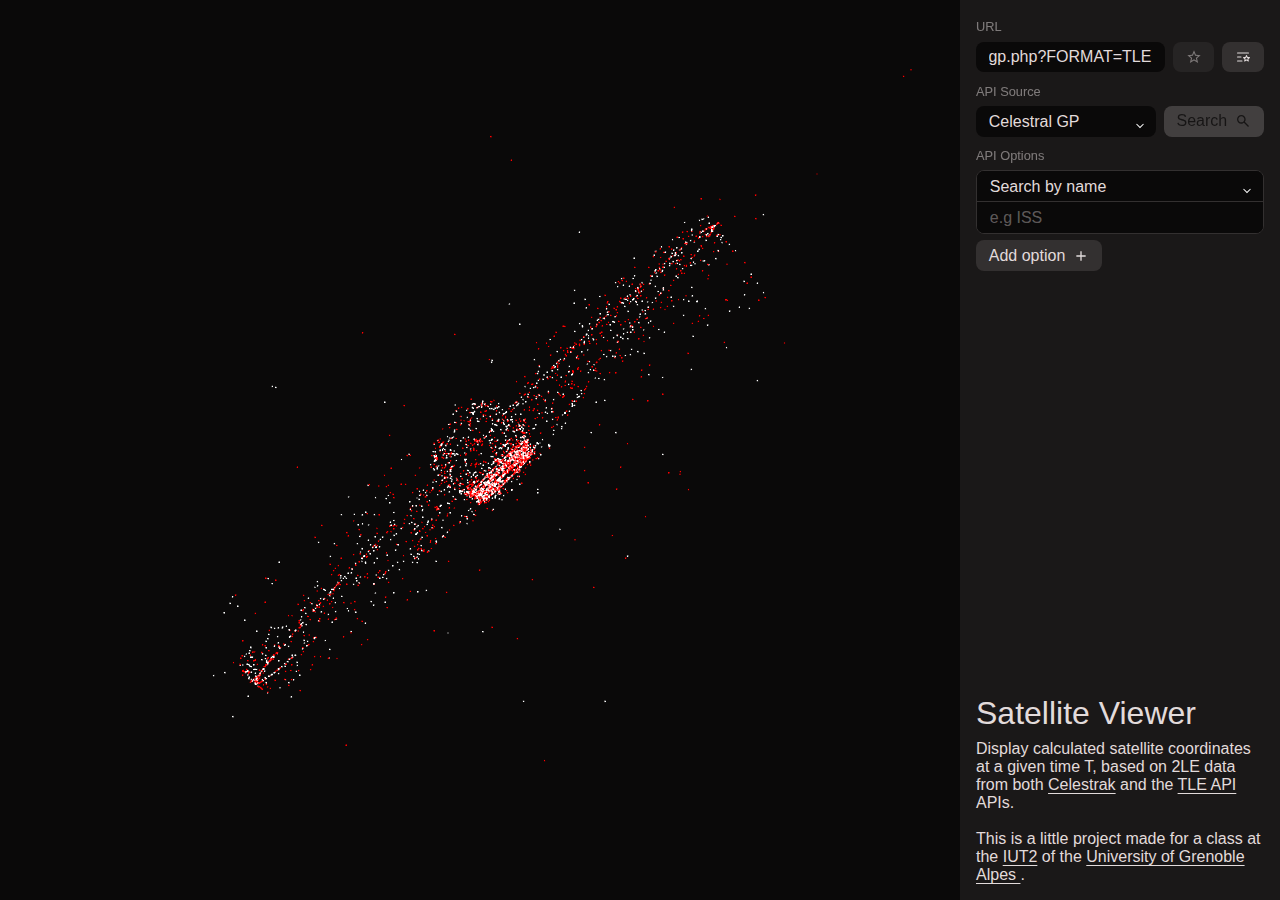
==== web/index.html @ f6cc12e9 "Add basic bookmark system" ====
<!doctype html>
<html lang="en">
  <head>
    <meta charset="UTF-8" />
    <meta name="viewport" content="width=device-width, initial-scale=1.0" />
    <title>Satellite visualizer</title>
    <script src="./scripts/cache.mjs" type="module" async></script>
    <script src="./scripts/index.mjs" type="module" async></script>
    <link rel="stylesheet" href="./styles/index.css" />
  </head>
  <body>
    <main>
      <canvas id="cvs">Your browser doesn't support the Webgl2 API</canvas>
      <nav>
        <form>
          <div aria-label="URL">
            <input name="url" type="text" placeholder="URL" readonly />
            <button name="bookmark" type="button"></button>
            <button name="bookmark-list" type="button"></button>
          </div>
          <div aria-label="API Source">
            <select name="apiName" required>
              <option hidden value="">API Source</option>
            </select>
            <button type="submit">Search</button>
          </div>
          <output name="options" aria-label="API Options">
            <ul></ul>
            <button name="add-option" type="button">Add option</button>
          </output>
          <output name="results" aria-label class="box">
            <ul></ul>
          </output>
        </form>
        <div>
          <h1>Satellite Viewer</h1>
          <p>
            Display calculated satellite coordinates at a given time T, based on
            2LE data from both
            <a href="https://celestrak.org/">Celestrak</a> and the
            <a href="https://tle.ivanstanojevic.me/">TLE API</a> APIs.
            <br />
            <br />
            This is a little project made for a class at the
            <a href="https://iut2.univ-grenoble-alpes.fr">IUT2</a>
            of the
            <a href="https://www.univ-grenoble-alpes.fr/">
              University of Grenoble Alpes
            </a>.
          </p>
        </div>
        <dialog id="bookmarks">
          <form method="dialog">
            <h1>Bookmarks</h1>
            <button></button>
          </form>
          <ul></ul>
        </dialog>
      </nav>
    </main>
  </body>
</html>
---- web/styles/index.css ----
/* Remove default */

input,
button,
select {
  all: unset;
}

* {
  margin: 0;
  padding: 0;
  box-sizing: border-box;
  list-style: none;
}

/* Global style */

:root {
  /* Colors */
  --color-light-0: #e2dbdb;
  --color-dark-0: #0a0909;
  --color-dark-1: #1a1818;
  --color-dark-2: #333030;
  --color-red-0: #d64747;

  /* SVG images */
  --svg-load: url("data:image/svg+xml,%3Csvg xmlns='http://www.w3.org/2000/svg' width='24' height='24' viewBox='0 0 24 24'%3E%3Cpath fill='none' stroke='%23000' stroke-dasharray='16' stroke-dashoffset='16' stroke-linecap='round' stroke-linejoin='round' stroke-width='2' d='M12 3c4.97 0 9 4.03 9 9'%3E%3Canimate fill='freeze' attributeName='stroke-dashoffset' dur='0.2s' values='16;0'/%3E%3CanimateTransform attributeName='transform' dur='1.5s' repeatCount='indefinite' type='rotate' values='0 12 12;360 12 12'/%3E%3C/path%3E%3C/svg%3E");
  --svg-search: url("data:image/svg+xml,%3Csvg xmlns='http://www.w3.org/2000/svg' width='24' height='24' viewBox='0 0 24 24'%3E%3Cpath fill='%23000' d='m19.6 21l-6.3-6.3q-.75.6-1.725.95T9.5 16q-2.725 0-4.612-1.888T3 9.5t1.888-4.612T9.5 3t4.613 1.888T16 9.5q0 1.1-.35 2.075T14.7 13.3l6.3 6.3zM9.5 14q1.875 0 3.188-1.312T14 9.5t-1.312-3.187T9.5 5T6.313 6.313T5 9.5t1.313 3.188T9.5 14'/%3E%3C/svg%3E");
  --svg-add: url("data:image/svg+xml,%3Csvg xmlns='http://www.w3.org/2000/svg' width='24' height='24' viewBox='0 0 24 24'%3E%3Cpath fill='%23000' d='M11 13H5v-2h6V5h2v6h6v2h-6v6h-2z'/%3E%3C/svg%3E");
  --svg-trash: url("data:image/svg+xml,%3Csvg xmlns='http://www.w3.org/2000/svg' width='24' height='24' viewBox='0 0 24 24'%3E%3Cpath fill='%23000' d='M6 19a2 2 0 0 0 2 2h8a2 2 0 0 0 2-2V7H6zM8 9h8v10H8zm7.5-5l-1-1h-5l-1 1H5v2h14V4z'/%3E%3C/svg%3E");
  --svg-bookmark: url("data:image/svg+xml,%3Csvg xmlns='http://www.w3.org/2000/svg' width='24' height='24' viewBox='0 0 24 24'%3E%3Cpath fill='%23000' d='M6.616 21q-.691 0-1.153-.462T5 19.385V4.615q0-.69.463-1.152T6.616 3h10.769q.69 0 1.153.463T19 4.616v14.769q0 .69-.462 1.153T17.384 21zm0-1h10.769q.23 0 .423-.192t.192-.424V4.616q0-.231-.192-.424T17.384 4H16v6.116l-2-1.193l-2 1.193V4H6.616q-.231 0-.424.192T6 4.615v14.77q0 .23.192.423t.423.192M6 20V4zm6-9.885l2-1.192l2 1.192l-2-1.192z'/%3E%3C/svg%3E");
  --svg-down: url("data:image/svg+xml,%3Csvg xmlns='http://www.w3.org/2000/svg' width='16' height='16' viewBox='0 0 16 16'%3E%3Cpath fill='white' d='m8 10.207l3.854-3.853l-.707-.708L8 8.793L4.854 5.646l-.708.708z' clip-rule='evenodd'/%3E%3C/svg%3E");
  --svg-up: url("data:image/svg+xml,%3Csvg xmlns='http://www.w3.org/2000/svg' width='16' height='16' viewBox='0 0 16 16'%3E%3Cpath fill='white' d='m8 5.293l3.854 3.853l-.707.708L8 6.707L4.854 9.854l-.708-.708z' clip-rule='evenodd'/%3E%3C/svg%3E");
  --svg-star-dashed: url("data:image/svg+xml,%3Csvg xmlns='http://www.w3.org/2000/svg' width='24' height='24' viewBox='0 0 24 24'%3E%3Cpath fill='%23000' d='M22.1 21.5L2.4 1.7L1.1 3l5.8 5.8l-4.9.4L7.5 14l-1.6 7l6.2-3.7l6.2 3.7l-.3-1.2l2.9 2.9zm-6.3-3.8L12 15.4l-3.8 2.3l1-4.3l-3.3-2.9l2.5-.2zM11.2 8L10 6.8L12 2l2.8 6.6l7.2.6l-5.1 4.4l-1.1-1.1l2.4-2l-4.4-.4l-1.7-4z'/%3E%3C/svg%3E");
  --svg-star-outline: url("data:image/svg+xml,%3Csvg xmlns='http://www.w3.org/2000/svg' width='24' height='24' viewBox='0 0 24 24'%3E%3Cpath fill='%23000' d='m12 15.39l-3.76 2.27l.99-4.28l-3.32-2.88l4.38-.37L12 6.09l1.71 4.04l4.38.37l-3.32 2.88l.99 4.28M22 9.24l-7.19-.61L12 2L9.19 8.63L2 9.24l5.45 4.73L5.82 21L12 17.27L18.18 21l-1.64-7.03z'/%3E%3C/svg%3E");
  --svg-star-fill:  url("data:image/svg+xml,%3Csvg xmlns='http://www.w3.org/2000/svg' width='24' height='24' viewBox='0 0 24 24'%3E%3Cpath fill='%23000' d='M12 17.27L18.18 21l-1.64-7.03L22 9.24l-7.19-.62L12 2L9.19 8.62L2 9.24l5.45 4.73L5.82 21z'/%3E%3C/svg%3E");
  --svg-close: url("data:image/svg+xml,%3Csvg xmlns='http://www.w3.org/2000/svg' width='24' height='24' viewBox='0 0 24 24'%3E%3Cpath fill='%23000' d='M6.4 19L5 17.6l5.6-5.6L5 6.4L6.4 5l5.6 5.6L17.6 5L19 6.4L13.4 12l5.6 5.6l-1.4 1.4l-5.6-5.6z'/%3E%3C/svg%3E");
  --svg-star-list: url("data:image/svg+xml,%3Csvg xmlns='http://www.w3.org/2000/svg' width='256' height='256' viewBox='0 0 256 256'%3E%3Cpath fill='%23000' d='M32 64a8 8 0 0 1 8-8h176a8 8 0 0 1 0 16H40a8 8 0 0 1-8-8m8 72h56a8 8 0 0 0 0-16H40a8 8 0 0 0 0 16m72 48H40a8 8 0 0 0 0 16h72a8 8 0 0 0 0-16m125.09-40.22l-22.52 18.59l6.86 27.71a8 8 0 0 1-11.82 8.81L184 183.82l-25.61 15.07a8 8 0 0 1-11.82-8.81l6.85-27.71l-22.51-18.59a8 8 0 0 1 4.47-14.14l29.84-2.31l11.43-26.5a8 8 0 0 1 14.7 0l11.43 26.5l29.84 2.31a8 8 0 0 1 4.47 14.14m-25.47.28l-14.89-1.15a8 8 0 0 1-6.73-4.8l-6-13.92l-6 13.92a8 8 0 0 1-6.73 4.8l-14.89 1.15l11.11 9.18a8 8 0 0 1 2.68 8.09l-3.5 14.12l13.27-7.81a8 8 0 0 1 8.12 0l13.27 7.81l-3.5-14.12a8 8 0 0 1 2.68-8.09Z'/%3E%3C/svg%3E");
}

* {
  font-family: "Segoe UI", Tahoma, Geneva, Verdana, sans-serif;
  font-weight: 100;
  color: var(--color-light-0);
}

/* Generic style */

::-webkit-scrollbar-thumb {
  background: color-mix(in srgb, var(--color-light-0), transparent 50%);
  border-radius: 1em;
}

::-webkit-scrollbar,
::-webkit-scrollbar-corner {
  background: transparent;
  width: 0.2em;
}

input {
  width: 100%;

  /* Fix autocomplete horride color */
  &:-webkit-autofill,
  &:-webkit-autofill:focus {
    transition-delay: calc(infinity * 1s);
  }
}

@keyframes click {
  20% {
    transform: scale(0.95);
  }
  50% {
    transform: scale(1.01);
  }
}

:valid button:focus {
  animation: click 0.4s ease-in-out;
}

button,
select {
  cursor: pointer;
  display: inline-flex;
  white-space: pre;
  align-items: center;
  gap: 0.5em;
  user-select: none;

  &::after {
    content: "";
    width: 1em;
    height: 1em;
    background-color: currentColor;
    mask-repeat: no-repeat;
    mask-size: 100% 100%;
  }
}

form:invalid [type="submit"] {
  opacity: 0.2;
}

input,
select,
button,
.box {
  padding: 0.4em 0.8em;
  border-radius: 0.5em;
}

input, select, .box {
  background: var(--color-dark-0);
}

::placeholder,
:invalid {
  color: color-mix(in srgb, var(--color-light-0), transparent 60%);
}

:disabled {
  opacity: 0.5;
}

select {
  border: none;
  outline: none;

  &:-moz-focusring,
  &::-moz-focus-inner {
    color: transparent !important;
    text-shadow: 0 0 0 #000 !important;
    background-image: none !important;
    border: 0;
  }
}

[aria-label] {
  display: flex;
  position: relative;
  padding-top: 1.6rem;

  &::before {
    position: absolute;
    content: attr(aria-label);
    font-size: 0.8rem;
    opacity: 0.5;
    top: 0.2rem;
  }

  & > *:is(input, select) {
    flex: 1;
  }
}

a {
  text-underline-offset: 0.2em;
}

select {
  background-image: var(--svg-down);
  background-position: calc(100% - 0.5em) 0.75em;
  background-repeat: no-repeat;
  background-blend-mode: lighten;

  &:focus {
    background-image: var(--svg-up);
  }
}

/* Specific style */

body {
  display: flex;
  height: 100vh;
  max-height: 100vh;
  background: var(--color-dark-0);
}

main {
  display: grid;
  width: 100%;
  grid-template-columns: 1fr minmax(20em, 0.25fr);
}

canvas {
  width: 100%;
  height: 100%;
}

nav {
  display: flex;
  flex-direction: column;
  gap: 0.5em;
  justify-content: space-between;
  padding: 1em;
  box-sizing: border-box;
  width: 100%;
  background: var(--color-dark-1);

  & > * {
    display: flex;
    flex-direction: column;
    gap: 0.5em;
  }
}

form {
  & > * {
    display: flex;
    gap: 0.5em;
  }

  button:not(:empty) {
    color: var(--color-dark-0);
    background: var(--color-light-0);
    width: fit-content;

    &[type="submit"]::after {
      mask-image: var(--svg-search);
    }

    &[name="add-option"] {
      color: var(--color-light-0);
      background-color: var(--color-dark-2);

      &::after {
        mask-image: var(--svg-add);
      }
    }
  }

  [name=url] ~ button {
    background: var(--color-dark-2);
    
    &[name=bookmark] {
      &::after {
        mask-image: var(--svg-star-outline);
      }

      &.bookmarked::after {
        mask-image: var(--svg-star-fill);
      }
    }

    &[name=bookmark-list]::after {
      mask-image: var(--svg-star-list);
    }
  }

  [name="options"] {
    &,
    & > ul {
      display: flex;
      flex-direction: column;
      gap: 0.4em;
    }

    ul:empty {
      display: none;
    }

    button:focus {
      animation: click 0.4s ease-in-out;
    }

    li {
      --border: 1px solid var(--color-dark-2);

      display: grid;
      grid-template-areas: "n t" "v v";
      grid-template-columns: 1fr;
      border: var(--border);
      background: var(--color-dark-0);
      border-radius: 0.5em;
      overflow: hidden;

      * {
        border-radius: 0;
      }

      :nth-child(1),
      :nth-child(2) {
        border-bottom: var(--border);
      }

      :nth-child(2) {
        border-left: var(--border);
      }

      :last-child {
        grid-area: v;
      }

      button::after {
        mask-image: var(--svg-trash);
        color: var(--color-red-0);
      }

      &:first-child button {
        display: none;
      }
    }
  }

  [name="results"] {
    &,
    & > ul {
      display: flex;
    }

    & > ul {
      flex-direction: column;
      overflow-y: scroll;
      max-height: 16rem;
      flex: 1;
      gap: 0.3em;
    }

    /* Don't show till the prompt is used */
    &:not([data-total-items]) {
      display: none;
    }

    &:not(:empty)::before {
      content: attr(data-total-items) " satellite(s) found";
    }
  }

  &.loading {
    --svg-search: var(--svg-load);
  }
}

dialog {
  --border: 1px solid var(--color-dark-2);
  --padx: 1rem;
  --spacex: .5rem;
  --spacey: .4rem;

  margin: auto;
  border: var(--border);
  background-color: color-mix(in srgb, var(--color-dark-1), transparent 5%);
  padding: .5rem 0;
  border-radius: .5rem;
  max-width: 80%;
  display: flex;
  gap: 1em;
  visibility: hidden;

  &:modal {
    visibility: visible;
  }

  button {
    padding: 0;
  }

  form {
    display: flex;
    justify-content: space-between;
    align-items: center;
    gap: 1em;
    padding: 0 var(--padx);

    button::after {
      mask-image: var(--svg-close);
    }
  }

  ul {
    display: flex;
    flex-direction: column;
    border-radius: .5rem;
    padding: 0 var(--spacex);
    gap: calc(var(--spacey) * 2);

    &:empty::before {
      content: 'No bookmarks found';
      padding: calc(var(--padx) - var(--spacex));
    }

    button {
      background: none;
      
      &::after {
        mask-image: var(--svg-star-dashed);
        color: var(--color-red-0)
      }
    }

    li {
      display: flex;
      flex-flow: row nowrap;
      align-items: center;
      justify-content: space-between;
      padding: calc(var(--padx) - var(--spacex));
      gap: 1rem;
      cursor: pointer;
      position: relative;
      border-radius: .4rem;

      &:not(:first-child)::before {
        position: absolute;
        bottom: calc(100% + var(--spacey) - 1px);
        left: 0;
        content: '';
        width: 100%;
        border-top: var(--border);
      }

      &:hover {
        background-color: color-mix(in srgb, var(--color-dark-2), transparent 50%);
      }
    }
  }

  &::backdrop {
    backdrop-filter: blur(1em) brightness(.75);
  }
}
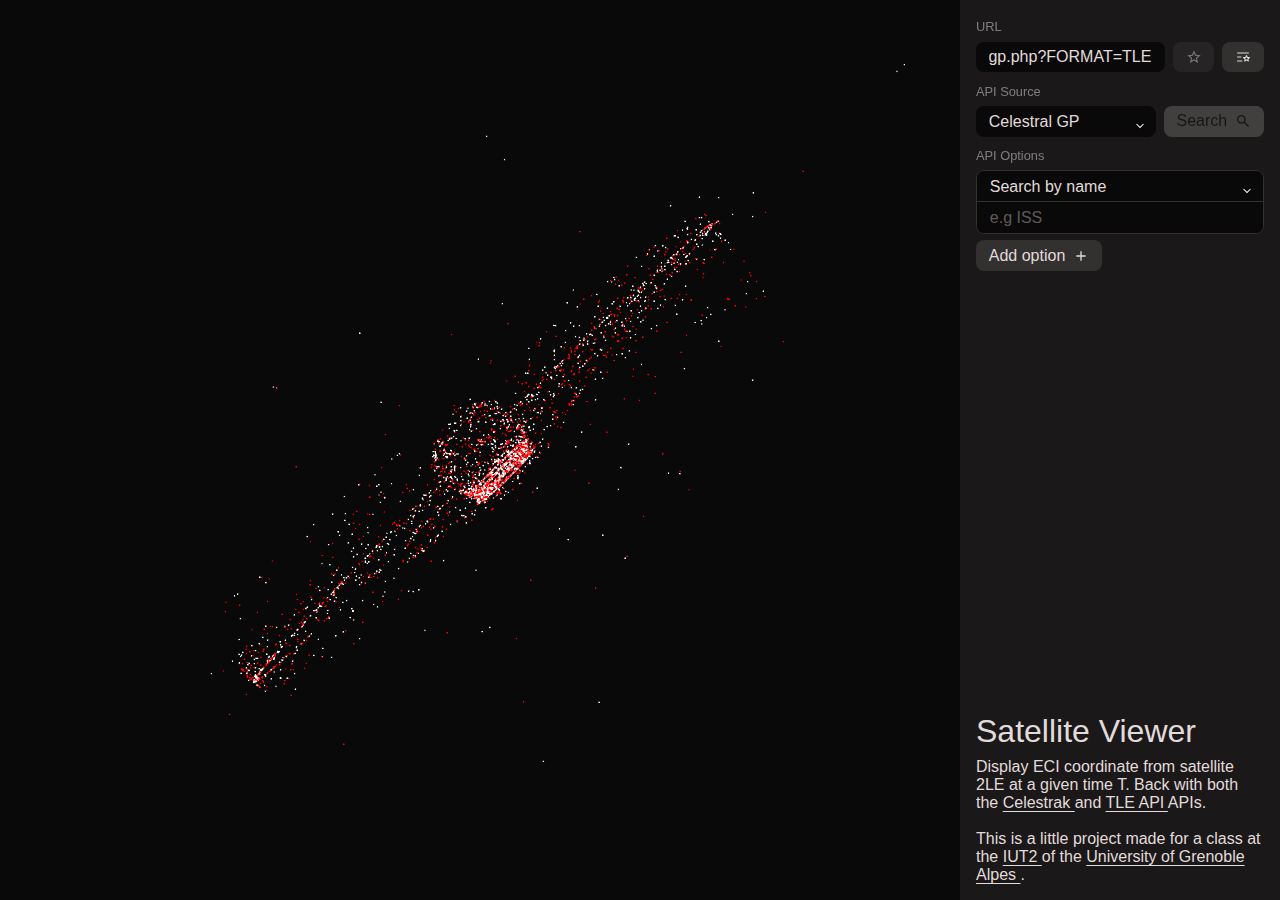
==== commit 374d4046: "Reformat" ====
--- a/web/index.html
+++ b/web/index.html
@@ -1,62 +1,59 @@
 <!doctype html>
 <html lang="en">
-  <head>
-    <meta charset="UTF-8" />
-    <meta name="viewport" content="width=device-width, initial-scale=1.0" />
-    <title>Satellite visualizer</title>
-    <script src="./scripts/cache.mjs" type="module" async></script>
-    <script src="./scripts/index.mjs" type="module" async></script>
-    <link rel="stylesheet" href="./styles/index.css" />
-  </head>
-  <body>
-    <main>
-      <canvas id="cvs">Your browser doesn't support the Webgl2 API</canvas>
-      <nav>
-        <form>
-          <div aria-label="URL">
-            <input name="url" type="text" placeholder="URL" readonly />
-            <button name="bookmark" type="button"></button>
-            <button name="bookmark-list" type="button"></button>
-          </div>
-          <div aria-label="API Source">
-            <select name="apiName" required>
-              <option hidden value="">API Source</option>
-            </select>
-            <button type="submit">Search</button>
-          </div>
-          <output name="options" aria-label="API Options">
-            <ul></ul>
-            <button name="add-option" type="button">Add option</button>
-          </output>
-          <output name="results" aria-label class="box">
-            <ul></ul>
-          </output>
-        </form>
-        <div>
-          <h1>Satellite Viewer</h1>
-          <p>
-            Display calculated satellite coordinates at a given time T, based on
-            2LE data from both
-            <a href="https://celestrak.org/">Celestrak</a> and the
-            <a href="https://tle.ivanstanojevic.me/">TLE API</a> APIs.
-            <br />
-            <br />
-            This is a little project made for a class at the
-            <a href="https://iut2.univ-grenoble-alpes.fr">IUT2</a>
-            of the
-            <a href="https://www.univ-grenoble-alpes.fr/">
-              University of Grenoble Alpes
-            </a>.
-          </p>
-        </div>
-        <dialog id="bookmarks">
-          <form method="dialog">
-            <h1>Bookmarks</h1>
-            <button></button>
-          </form>
-          <ul></ul>
-        </dialog>
-      </nav>
-    </main>
-  </body>
+	<head>
+		<meta charset="UTF-8" />
+		<meta name="viewport" content="width=device-width, initial-scale=1.0" />
+		<title>Satellite visualizer</title>
+		<script src="./scripts/cache.mjs" type="module" async></script>
+		<script src="./scripts/index.mjs" type="module" async></script>
+		<link rel="stylesheet" href="./styles/index.css" />
+	</head>
+	<body>
+		<main>
+			<canvas>Your browser doesn't support the Webgl2 API</canvas>
+			<nav>
+				<dialog>
+					<form method="dialog">
+						<h1>Bookmarks</h1>
+						<button></button>
+					</form>
+					<ul></ul>
+				</dialog>
+				<form id="navigation">
+					<div aria-label="URL">
+						<input name="url" type="text" placeholder="URL" readonly />
+						<button name="toggle-bookmark" type="button" disabled></button>
+						<button name="open-bookmark" type="button"></button>
+					</div>
+					<div aria-label="API Source">
+						<select name="apiName" required>
+							<option hidden value="">API Source</option>
+						</select>
+						<button type="submit">Search</button>
+					</div>
+					<output name="options" aria-label="API Options">
+						<ul></ul>
+						<button name="add-option" type="button">Add option</button>
+					</output>
+					<output name="results" aria-label class="box">
+						<ul></ul>
+					</output>
+				</form>
+				<div>
+					<h1>Satellite Viewer</h1>
+					<p>
+						Display ECI coordinate from satellite 2LE at a given time T. Back with both the
+						<a href="https://celestrak.org/"> Celestrak </a> and
+						<a href="https://tle.ivanstanojevic.me/"> TLE API </a> APIs.
+						<br />
+						<br />
+						This is a little project made for a class at the
+						<a href="https://iut2.univ-grenoble-alpes.fr"> IUT2 </a>
+						of the
+						<a href="https://www.univ-grenoble-alpes.fr/"> University of Grenoble Alpes </a>.
+					</p>
+				</div>
+			</nav>
+		</main>
+	</body>
 </html>
--- a/web/styles/index.css
+++ b/web/styles/index.css
@@ -3,421 +3,422 @@
 input,
 button,
 select {
-  all: unset;
+	all: unset;
 }
 
 * {
-  margin: 0;
-  padding: 0;
-  box-sizing: border-box;
-  list-style: none;
+	margin: 0;
+	padding: 0;
+	box-sizing: border-box;
+	list-style: none;
 }
 
 /* Global style */
 
 :root {
-  /* Colors */
-  --color-light-0: #e2dbdb;
-  --color-dark-0: #0a0909;
-  --color-dark-1: #1a1818;
-  --color-dark-2: #333030;
-  --color-red-0: #d64747;
-
-  /* SVG images */
-  --svg-load: url("data:image/svg+xml,%3Csvg xmlns='http://www.w3.org/2000/svg' width='24' height='24' viewBox='0 0 24 24'%3E%3Cpath fill='none' stroke='%23000' stroke-dasharray='16' stroke-dashoffset='16' stroke-linecap='round' stroke-linejoin='round' stroke-width='2' d='M12 3c4.97 0 9 4.03 9 9'%3E%3Canimate fill='freeze' attributeName='stroke-dashoffset' dur='0.2s' values='16;0'/%3E%3CanimateTransform attributeName='transform' dur='1.5s' repeatCount='indefinite' type='rotate' values='0 12 12;360 12 12'/%3E%3C/path%3E%3C/svg%3E");
-  --svg-search: url("data:image/svg+xml,%3Csvg xmlns='http://www.w3.org/2000/svg' width='24' height='24' viewBox='0 0 24 24'%3E%3Cpath fill='%23000' d='m19.6 21l-6.3-6.3q-.75.6-1.725.95T9.5 16q-2.725 0-4.612-1.888T3 9.5t1.888-4.612T9.5 3t4.613 1.888T16 9.5q0 1.1-.35 2.075T14.7 13.3l6.3 6.3zM9.5 14q1.875 0 3.188-1.312T14 9.5t-1.312-3.187T9.5 5T6.313 6.313T5 9.5t1.313 3.188T9.5 14'/%3E%3C/svg%3E");
-  --svg-add: url("data:image/svg+xml,%3Csvg xmlns='http://www.w3.org/2000/svg' width='24' height='24' viewBox='0 0 24 24'%3E%3Cpath fill='%23000' d='M11 13H5v-2h6V5h2v6h6v2h-6v6h-2z'/%3E%3C/svg%3E");
-  --svg-trash: url("data:image/svg+xml,%3Csvg xmlns='http://www.w3.org/2000/svg' width='24' height='24' viewBox='0 0 24 24'%3E%3Cpath fill='%23000' d='M6 19a2 2 0 0 0 2 2h8a2 2 0 0 0 2-2V7H6zM8 9h8v10H8zm7.5-5l-1-1h-5l-1 1H5v2h14V4z'/%3E%3C/svg%3E");
-  --svg-bookmark: url("data:image/svg+xml,%3Csvg xmlns='http://www.w3.org/2000/svg' width='24' height='24' viewBox='0 0 24 24'%3E%3Cpath fill='%23000' d='M6.616 21q-.691 0-1.153-.462T5 19.385V4.615q0-.69.463-1.152T6.616 3h10.769q.69 0 1.153.463T19 4.616v14.769q0 .69-.462 1.153T17.384 21zm0-1h10.769q.23 0 .423-.192t.192-.424V4.616q0-.231-.192-.424T17.384 4H16v6.116l-2-1.193l-2 1.193V4H6.616q-.231 0-.424.192T6 4.615v14.77q0 .23.192.423t.423.192M6 20V4zm6-9.885l2-1.192l2 1.192l-2-1.192z'/%3E%3C/svg%3E");
-  --svg-down: url("data:image/svg+xml,%3Csvg xmlns='http://www.w3.org/2000/svg' width='16' height='16' viewBox='0 0 16 16'%3E%3Cpath fill='white' d='m8 10.207l3.854-3.853l-.707-.708L8 8.793L4.854 5.646l-.708.708z' clip-rule='evenodd'/%3E%3C/svg%3E");
-  --svg-up: url("data:image/svg+xml,%3Csvg xmlns='http://www.w3.org/2000/svg' width='16' height='16' viewBox='0 0 16 16'%3E%3Cpath fill='white' d='m8 5.293l3.854 3.853l-.707.708L8 6.707L4.854 9.854l-.708-.708z' clip-rule='evenodd'/%3E%3C/svg%3E");
-  --svg-star-dashed: url("data:image/svg+xml,%3Csvg xmlns='http://www.w3.org/2000/svg' width='24' height='24' viewBox='0 0 24 24'%3E%3Cpath fill='%23000' d='M22.1 21.5L2.4 1.7L1.1 3l5.8 5.8l-4.9.4L7.5 14l-1.6 7l6.2-3.7l6.2 3.7l-.3-1.2l2.9 2.9zm-6.3-3.8L12 15.4l-3.8 2.3l1-4.3l-3.3-2.9l2.5-.2zM11.2 8L10 6.8L12 2l2.8 6.6l7.2.6l-5.1 4.4l-1.1-1.1l2.4-2l-4.4-.4l-1.7-4z'/%3E%3C/svg%3E");
-  --svg-star-outline: url("data:image/svg+xml,%3Csvg xmlns='http://www.w3.org/2000/svg' width='24' height='24' viewBox='0 0 24 24'%3E%3Cpath fill='%23000' d='m12 15.39l-3.76 2.27l.99-4.28l-3.32-2.88l4.38-.37L12 6.09l1.71 4.04l4.38.37l-3.32 2.88l.99 4.28M22 9.24l-7.19-.61L12 2L9.19 8.63L2 9.24l5.45 4.73L5.82 21L12 17.27L18.18 21l-1.64-7.03z'/%3E%3C/svg%3E");
-  --svg-star-fill:  url("data:image/svg+xml,%3Csvg xmlns='http://www.w3.org/2000/svg' width='24' height='24' viewBox='0 0 24 24'%3E%3Cpath fill='%23000' d='M12 17.27L18.18 21l-1.64-7.03L22 9.24l-7.19-.62L12 2L9.19 8.62L2 9.24l5.45 4.73L5.82 21z'/%3E%3C/svg%3E");
-  --svg-close: url("data:image/svg+xml,%3Csvg xmlns='http://www.w3.org/2000/svg' width='24' height='24' viewBox='0 0 24 24'%3E%3Cpath fill='%23000' d='M6.4 19L5 17.6l5.6-5.6L5 6.4L6.4 5l5.6 5.6L17.6 5L19 6.4L13.4 12l5.6 5.6l-1.4 1.4l-5.6-5.6z'/%3E%3C/svg%3E");
-  --svg-star-list: url("data:image/svg+xml,%3Csvg xmlns='http://www.w3.org/2000/svg' width='256' height='256' viewBox='0 0 256 256'%3E%3Cpath fill='%23000' d='M32 64a8 8 0 0 1 8-8h176a8 8 0 0 1 0 16H40a8 8 0 0 1-8-8m8 72h56a8 8 0 0 0 0-16H40a8 8 0 0 0 0 16m72 48H40a8 8 0 0 0 0 16h72a8 8 0 0 0 0-16m125.09-40.22l-22.52 18.59l6.86 27.71a8 8 0 0 1-11.82 8.81L184 183.82l-25.61 15.07a8 8 0 0 1-11.82-8.81l6.85-27.71l-22.51-18.59a8 8 0 0 1 4.47-14.14l29.84-2.31l11.43-26.5a8 8 0 0 1 14.7 0l11.43 26.5l29.84 2.31a8 8 0 0 1 4.47 14.14m-25.47.28l-14.89-1.15a8 8 0 0 1-6.73-4.8l-6-13.92l-6 13.92a8 8 0 0 1-6.73 4.8l-14.89 1.15l11.11 9.18a8 8 0 0 1 2.68 8.09l-3.5 14.12l13.27-7.81a8 8 0 0 1 8.12 0l13.27 7.81l-3.5-14.12a8 8 0 0 1 2.68-8.09Z'/%3E%3C/svg%3E");
+	/* Colors */
+	--color-light-0: #e2dbdb;
+	--color-dark-0: #0a0909;
+	--color-dark-1: #1a1818;
+	--color-dark-2: #333030;
+	--color-red-0: #d64747;
+
+	/* SVG images */
+	--svg-load: url("data:image/svg+xml,%3Csvg xmlns='http://www.w3.org/2000/svg' width='24' height='24' viewBox='0 0 24 24'%3E%3Cpath fill='none' stroke='%23000' stroke-dasharray='16' stroke-dashoffset='16' stroke-linecap='round' stroke-linejoin='round' stroke-width='2' d='M12 3c4.97 0 9 4.03 9 9'%3E%3Canimate fill='freeze' attributeName='stroke-dashoffset' dur='0.2s' values='16;0'/%3E%3CanimateTransform attributeName='transform' dur='1.5s' repeatCount='indefinite' type='rotate' values='0 12 12;360 12 12'/%3E%3C/path%3E%3C/svg%3E");
+	--svg-search: url("data:image/svg+xml,%3Csvg xmlns='http://www.w3.org/2000/svg' width='24' height='24' viewBox='0 0 24 24'%3E%3Cpath fill='%23000' d='m19.6 21l-6.3-6.3q-.75.6-1.725.95T9.5 16q-2.725 0-4.612-1.888T3 9.5t1.888-4.612T9.5 3t4.613 1.888T16 9.5q0 1.1-.35 2.075T14.7 13.3l6.3 6.3zM9.5 14q1.875 0 3.188-1.312T14 9.5t-1.312-3.187T9.5 5T6.313 6.313T5 9.5t1.313 3.188T9.5 14'/%3E%3C/svg%3E");
+	--svg-add: url("data:image/svg+xml,%3Csvg xmlns='http://www.w3.org/2000/svg' width='24' height='24' viewBox='0 0 24 24'%3E%3Cpath fill='%23000' d='M11 13H5v-2h6V5h2v6h6v2h-6v6h-2z'/%3E%3C/svg%3E");
+	--svg-trash: url("data:image/svg+xml,%3Csvg xmlns='http://www.w3.org/2000/svg' width='24' height='24' viewBox='0 0 24 24'%3E%3Cpath fill='%23000' d='M6 19a2 2 0 0 0 2 2h8a2 2 0 0 0 2-2V7H6zM8 9h8v10H8zm7.5-5l-1-1h-5l-1 1H5v2h14V4z'/%3E%3C/svg%3E");
+	--svg-down: url("data:image/svg+xml,%3Csvg xmlns='http://www.w3.org/2000/svg' width='16' height='16' viewBox='0 0 16 16'%3E%3Cpath fill='white' d='m8 10.207l3.854-3.853l-.707-.708L8 8.793L4.854 5.646l-.708.708z' clip-rule='evenodd'/%3E%3C/svg%3E");
+	--svg-up: url("data:image/svg+xml,%3Csvg xmlns='http://www.w3.org/2000/svg' width='16' height='16' viewBox='0 0 16 16'%3E%3Cpath fill='white' d='m8 5.293l3.854 3.853l-.707.708L8 6.707L4.854 9.854l-.708-.708z' clip-rule='evenodd'/%3E%3C/svg%3E");
+	--svg-close: url("data:image/svg+xml,%3Csvg xmlns='http://www.w3.org/2000/svg' width='24' height='24' viewBox='0 0 24 24'%3E%3Cpath fill='%23000' d='M6.4 19L5 17.6l5.6-5.6L5 6.4L6.4 5l5.6 5.6L17.6 5L19 6.4L13.4 12l5.6 5.6l-1.4 1.4l-5.6-5.6z'/%3E%3C/svg%3E");
+	--svg-star-dashed: url("data:image/svg+xml,%3Csvg xmlns='http://www.w3.org/2000/svg' width='24' height='24' viewBox='0 0 24 24'%3E%3Cpath fill='%23000' d='M22.1 21.5L2.4 1.7L1.1 3l5.8 5.8l-4.9.4L7.5 14l-1.6 7l6.2-3.7l6.2 3.7l-.3-1.2l2.9 2.9zm-6.3-3.8L12 15.4l-3.8 2.3l1-4.3l-3.3-2.9l2.5-.2zM11.2 8L10 6.8L12 2l2.8 6.6l7.2.6l-5.1 4.4l-1.1-1.1l2.4-2l-4.4-.4l-1.7-4z'/%3E%3C/svg%3E");
+	--svg-star-outline: url("data:image/svg+xml,%3Csvg xmlns='http://www.w3.org/2000/svg' width='24' height='24' viewBox='0 0 24 24'%3E%3Cpath fill='%23000' d='m12 15.39l-3.76 2.27l.99-4.28l-3.32-2.88l4.38-.37L12 6.09l1.71 4.04l4.38.37l-3.32 2.88l.99 4.28M22 9.24l-7.19-.61L12 2L9.19 8.63L2 9.24l5.45 4.73L5.82 21L12 17.27L18.18 21l-1.64-7.03z'/%3E%3C/svg%3E");
+	--svg-star-fill: url("data:image/svg+xml,%3Csvg xmlns='http://www.w3.org/2000/svg' width='24' height='24' viewBox='0 0 24 24'%3E%3Cpath fill='%23000' d='M12 17.27L18.18 21l-1.64-7.03L22 9.24l-7.19-.62L12 2L9.19 8.62L2 9.24l5.45 4.73L5.82 21z'/%3E%3C/svg%3E");
+	--svg-star-list: url("data:image/svg+xml,%3Csvg xmlns='http://www.w3.org/2000/svg' width='256' height='256' viewBox='0 0 256 256'%3E%3Cpath fill='%23000' d='M32 64a8 8 0 0 1 8-8h176a8 8 0 0 1 0 16H40a8 8 0 0 1-8-8m8 72h56a8 8 0 0 0 0-16H40a8 8 0 0 0 0 16m72 48H40a8 8 0 0 0 0 16h72a8 8 0 0 0 0-16m125.09-40.22l-22.52 18.59l6.86 27.71a8 8 0 0 1-11.82 8.81L184 183.82l-25.61 15.07a8 8 0 0 1-11.82-8.81l6.85-27.71l-22.51-18.59a8 8 0 0 1 4.47-14.14l29.84-2.31l11.43-26.5a8 8 0 0 1 14.7 0l11.43 26.5l29.84 2.31a8 8 0 0 1 4.47 14.14m-25.47.28l-14.89-1.15a8 8 0 0 1-6.73-4.8l-6-13.92l-6 13.92a8 8 0 0 1-6.73 4.8l-14.89 1.15l11.11 9.18a8 8 0 0 1 2.68 8.09l-3.5 14.12l13.27-7.81a8 8 0 0 1 8.12 0l13.27 7.81l-3.5-14.12a8 8 0 0 1 2.68-8.09Z'/%3E%3C/svg%3E");
 }
 
 * {
-  font-family: "Segoe UI", Tahoma, Geneva, Verdana, sans-serif;
-  font-weight: 100;
-  color: var(--color-light-0);
+	font-family: "Segoe UI", Tahoma, Geneva, Verdana, sans-serif;
+	font-weight: 100;
+	color: var(--color-light-0);
 }
 
 /* Generic style */
 
 ::-webkit-scrollbar-thumb {
-  background: color-mix(in srgb, var(--color-light-0), transparent 50%);
-  border-radius: 1em;
+	background: color-mix(in srgb, var(--color-light-0), transparent 50%);
+	border-radius: 1em;
 }
 
 ::-webkit-scrollbar,
 ::-webkit-scrollbar-corner {
-  background: transparent;
-  width: 0.2em;
+	background: transparent;
+	width: 0.2em;
 }
 
 input {
-  width: 100%;
-
-  /* Fix autocomplete horride color */
-  &:-webkit-autofill,
-  &:-webkit-autofill:focus {
-    transition-delay: calc(infinity * 1s);
-  }
+	width: 100%;
+
+	/* Fix autocomplete horride color */
+	&:-webkit-autofill,
+	&:-webkit-autofill:focus {
+		transition-delay: calc(infinity * 1s);
+	}
 }
 
 @keyframes click {
-  20% {
-    transform: scale(0.95);
-  }
-  50% {
-    transform: scale(1.01);
-  }
-}
-
-:valid button:focus {
-  animation: click 0.4s ease-in-out;
+	20% {
+		transform: scale(0.95);
+	}
+	50% {
+		transform: scale(1.01);
+	}
+}
+
+:valid button:active {
+	animation: click 0.4s ease-in-out;
 }
 
 button,
 select {
-  cursor: pointer;
-  display: inline-flex;
-  white-space: pre;
-  align-items: center;
-  gap: 0.5em;
-  user-select: none;
-
-  &::after {
-    content: "";
-    width: 1em;
-    height: 1em;
-    background-color: currentColor;
-    mask-repeat: no-repeat;
-    mask-size: 100% 100%;
-  }
+	cursor: pointer;
+	display: inline-flex;
+	white-space: pre;
+	align-items: center;
+	gap: 0.5em;
+	user-select: none;
+
+	&::after {
+		content: "";
+		width: 1em;
+		height: 1em;
+		background-color: currentColor;
+		mask-repeat: no-repeat;
+		mask-size: 100% 100%;
+	}
 }
 
 form:invalid [type="submit"] {
-  opacity: 0.2;
+	opacity: 0.2;
 }
 
 input,
 select,
 button,
 .box {
-  padding: 0.4em 0.8em;
-  border-radius: 0.5em;
-}
-
-input, select, .box {
-  background: var(--color-dark-0);
+	padding: 0.4em 0.8em;
+	border-radius: 0.5em;
+}
+
+input,
+select,
+.box {
+	background: var(--color-dark-0);
 }
 
 ::placeholder,
 :invalid {
-  color: color-mix(in srgb, var(--color-light-0), transparent 60%);
+	color: color-mix(in srgb, var(--color-light-0), transparent 60%);
 }
 
 :disabled {
-  opacity: 0.5;
+	opacity: 0.5;
 }
 
 select {
-  border: none;
-  outline: none;
-
-  &:-moz-focusring,
-  &::-moz-focus-inner {
-    color: transparent !important;
-    text-shadow: 0 0 0 #000 !important;
-    background-image: none !important;
-    border: 0;
-  }
+	border: none;
+	outline: none;
+
+	&:-moz-focusring,
+	&::-moz-focus-inner {
+		color: transparent !important;
+		text-shadow: 0 0 0 #000 !important;
+		background-image: none !important;
+		border: 0;
+	}
 }
 
 [aria-label] {
-  display: flex;
-  position: relative;
-  padding-top: 1.6rem;
-
-  &::before {
-    position: absolute;
-    content: attr(aria-label);
-    font-size: 0.8rem;
-    opacity: 0.5;
-    top: 0.2rem;
-  }
-
-  & > *:is(input, select) {
-    flex: 1;
-  }
+	display: flex;
+	position: relative;
+	padding-top: 1.6rem;
+
+	&::before {
+		position: absolute;
+		content: attr(aria-label);
+		font-size: 0.8rem;
+		opacity: 0.5;
+		top: 0.2rem;
+	}
+
+	& > *:is(input, select) {
+		flex: 1;
+	}
 }
 
 a {
-  text-underline-offset: 0.2em;
+	text-underline-offset: 0.2em;
 }
 
 select {
-  background-image: var(--svg-down);
-  background-position: calc(100% - 0.5em) 0.75em;
-  background-repeat: no-repeat;
-  background-blend-mode: lighten;
-
-  &:focus {
-    background-image: var(--svg-up);
-  }
+	background-image: var(--svg-down);
+	background-position: calc(100% - 0.5em) 0.75em;
+	background-repeat: no-repeat;
+	background-blend-mode: lighten;
+
+	&:focus {
+		background-image: var(--svg-up);
+	}
 }
 
 /* Specific style */
 
 body {
-  display: flex;
-  height: 100vh;
-  max-height: 100vh;
-  background: var(--color-dark-0);
+	display: flex;
+	height: 100vh;
+	max-height: 100vh;
+	background: var(--color-dark-0);
 }
 
 main {
-  display: grid;
-  width: 100%;
-  grid-template-columns: 1fr minmax(20em, 0.25fr);
+	display: grid;
+	width: 100%;
+	grid-template-columns: 1fr minmax(20em, 0.25fr);
 }
 
 canvas {
-  width: 100%;
-  height: 100%;
+	width: 100%;
+	height: 100%;
 }
 
 nav {
-  display: flex;
-  flex-direction: column;
-  gap: 0.5em;
-  justify-content: space-between;
-  padding: 1em;
-  box-sizing: border-box;
-  width: 100%;
-  background: var(--color-dark-1);
-
-  & > * {
-    display: flex;
-    flex-direction: column;
-    gap: 0.5em;
-  }
+	display: flex;
+	flex-direction: column;
+	gap: 0.5em;
+	justify-content: space-between;
+	padding: 1em;
+	box-sizing: border-box;
+	width: 100%;
+	background: var(--color-dark-1);
+
+	& > * {
+		display: flex;
+		flex-direction: column;
+		gap: 0.5em;
+	}
 }
 
 form {
-  & > * {
-    display: flex;
-    gap: 0.5em;
-  }
-
-  button:not(:empty) {
-    color: var(--color-dark-0);
-    background: var(--color-light-0);
-    width: fit-content;
-
-    &[type="submit"]::after {
-      mask-image: var(--svg-search);
-    }
-
-    &[name="add-option"] {
-      color: var(--color-light-0);
-      background-color: var(--color-dark-2);
-
-      &::after {
-        mask-image: var(--svg-add);
-      }
-    }
-  }
-
-  [name=url] ~ button {
-    background: var(--color-dark-2);
-    
-    &[name=bookmark] {
-      &::after {
-        mask-image: var(--svg-star-outline);
-      }
-
-      &.bookmarked::after {
-        mask-image: var(--svg-star-fill);
-      }
-    }
-
-    &[name=bookmark-list]::after {
-      mask-image: var(--svg-star-list);
-    }
-  }
-
-  [name="options"] {
-    &,
-    & > ul {
-      display: flex;
-      flex-direction: column;
-      gap: 0.4em;
-    }
-
-    ul:empty {
-      display: none;
-    }
-
-    button:focus {
-      animation: click 0.4s ease-in-out;
-    }
-
-    li {
-      --border: 1px solid var(--color-dark-2);
-
-      display: grid;
-      grid-template-areas: "n t" "v v";
-      grid-template-columns: 1fr;
-      border: var(--border);
-      background: var(--color-dark-0);
-      border-radius: 0.5em;
-      overflow: hidden;
-
-      * {
-        border-radius: 0;
-      }
-
-      :nth-child(1),
-      :nth-child(2) {
-        border-bottom: var(--border);
-      }
-
-      :nth-child(2) {
-        border-left: var(--border);
-      }
-
-      :last-child {
-        grid-area: v;
-      }
-
-      button::after {
-        mask-image: var(--svg-trash);
-        color: var(--color-red-0);
-      }
-
-      &:first-child button {
-        display: none;
-      }
-    }
-  }
-
-  [name="results"] {
-    &,
-    & > ul {
-      display: flex;
-    }
-
-    & > ul {
-      flex-direction: column;
-      overflow-y: scroll;
-      max-height: 16rem;
-      flex: 1;
-      gap: 0.3em;
-    }
-
-    /* Don't show till the prompt is used */
-    &:not([data-total-items]) {
-      display: none;
-    }
-
-    &:not(:empty)::before {
-      content: attr(data-total-items) " satellite(s) found";
-    }
-  }
-
-  &.loading {
-    --svg-search: var(--svg-load);
-  }
+	& > * {
+		display: flex;
+		gap: 0.5em;
+	}
+
+	button:not(:empty) {
+		color: var(--color-dark-0);
+		background: var(--color-light-0);
+		width: fit-content;
+
+		&[type="submit"]::after {
+			mask-image: var(--svg-search);
+		}
+
+		&[name="add-option"] {
+			color: var(--color-light-0);
+			background-color: var(--color-dark-2);
+
+			&::after {
+				mask-image: var(--svg-add);
+			}
+		}
+	}
+
+	[name="url"] ~ button {
+		background: var(--color-dark-2);
+
+		&[name="toggle-bookmark"] {
+			&::after {
+				mask-image: var(--svg-star-outline);
+			}
+
+			&.bookmarked::after {
+				mask-image: var(--svg-star-fill);
+			}
+		}
+
+		&[name="open-bookmark"]::after {
+			mask-image: var(--svg-star-list);
+		}
+	}
+
+	[name="options"] {
+		&,
+		& > ul {
+			display: flex;
+			flex-direction: column;
+			gap: 0.4em;
+		}
+
+		ul:empty {
+			display: none;
+		}
+
+		button:active {
+			animation: click 0.4s ease-in-out;
+		}
+
+		li {
+			--border: 1px solid var(--color-dark-2);
+
+			display: grid;
+			grid-template-areas: "n t" "v v";
+			grid-template-columns: 1fr;
+			border: var(--border);
+			background: var(--color-dark-0);
+			border-radius: 0.5em;
+			overflow: hidden;
+
+			* {
+				border-radius: 0;
+			}
+
+			:nth-child(1),
+			:nth-child(2) {
+				border-bottom: var(--border);
+			}
+
+			:nth-child(2) {
+				border-left: var(--border);
+			}
+
+			:last-child {
+				grid-area: v;
+			}
+
+			button::after {
+				mask-image: var(--svg-trash);
+				color: var(--color-red-0);
+			}
+
+			&:first-child button {
+				display: none;
+			}
+		}
+	}
+
+	[name="results"] {
+		&,
+		& > ul {
+			display: flex;
+		}
+
+		& > ul {
+			flex-direction: column;
+			overflow-y: scroll;
+			max-height: 16rem;
+			flex: 1;
+			gap: 0.3em;
+		}
+
+		/* Don't show till the prompt is used */
+		&:not([data-total-items]) {
+			display: none;
+		}
+
+		&:not(:empty)::before {
+			content: attr(data-total-items) " satellite(s) found";
+		}
+	}
+
+	&.loading {
+		--svg-search: var(--svg-load);
+	}
 }
 
 dialog {
-  --border: 1px solid var(--color-dark-2);
-  --padx: 1rem;
-  --spacex: .5rem;
-  --spacey: .4rem;
-
-  margin: auto;
-  border: var(--border);
-  background-color: color-mix(in srgb, var(--color-dark-1), transparent 5%);
-  padding: .5rem 0;
-  border-radius: .5rem;
-  max-width: 80%;
-  display: flex;
-  gap: 1em;
-  visibility: hidden;
-
-  &:modal {
-    visibility: visible;
-  }
-
-  button {
-    padding: 0;
-  }
-
-  form {
-    display: flex;
-    justify-content: space-between;
-    align-items: center;
-    gap: 1em;
-    padding: 0 var(--padx);
-
-    button::after {
-      mask-image: var(--svg-close);
-    }
-  }
-
-  ul {
-    display: flex;
-    flex-direction: column;
-    border-radius: .5rem;
-    padding: 0 var(--spacex);
-    gap: calc(var(--spacey) * 2);
-
-    &:empty::before {
-      content: 'No bookmarks found';
-      padding: calc(var(--padx) - var(--spacex));
-    }
-
-    button {
-      background: none;
-      
-      &::after {
-        mask-image: var(--svg-star-dashed);
-        color: var(--color-red-0)
-      }
-    }
-
-    li {
-      display: flex;
-      flex-flow: row nowrap;
-      align-items: center;
-      justify-content: space-between;
-      padding: calc(var(--padx) - var(--spacex));
-      gap: 1rem;
-      cursor: pointer;
-      position: relative;
-      border-radius: .4rem;
-
-      &:not(:first-child)::before {
-        position: absolute;
-        bottom: calc(100% + var(--spacey) - 1px);
-        left: 0;
-        content: '';
-        width: 100%;
-        border-top: var(--border);
-      }
-
-      &:hover {
-        background-color: color-mix(in srgb, var(--color-dark-2), transparent 50%);
-      }
-    }
-  }
-
-  &::backdrop {
-    backdrop-filter: blur(1em) brightness(.75);
-  }
-}+	--border: 1px solid var(--color-dark-2);
+	--padx: 1rem;
+	--spacex: 0.5rem;
+	--spacey: 0.4rem;
+
+	margin: auto;
+	border: var(--border);
+	background-color: color-mix(in srgb, var(--color-dark-1), transparent 5%);
+	padding: 0.5rem 0;
+	border-radius: 0.5rem;
+	max-width: 80%;
+	display: flex;
+	gap: 1em;
+	visibility: hidden;
+
+	&:modal {
+		visibility: visible;
+	}
+
+	button {
+		padding: 0;
+	}
+
+	form {
+		display: flex;
+		justify-content: space-between;
+		align-items: center;
+		gap: 1em;
+		padding: 0 var(--padx);
+
+		button::after {
+			mask-image: var(--svg-close);
+		}
+	}
+
+	ul {
+		display: flex;
+		flex-direction: column;
+		border-radius: 0.5rem;
+		padding: 0 var(--spacex);
+		gap: calc(var(--spacey) * 2);
+
+		&:empty::before {
+			content: "No bookmarks found";
+			padding: calc(var(--padx) - var(--spacex));
+		}
+
+		button {
+			background: none;
+
+			&::after {
+				mask-image: var(--svg-star-dashed);
+				color: var(--color-red-0);
+			}
+		}
+
+		li {
+			display: flex;
+			flex-flow: row nowrap;
+			align-items: center;
+			justify-content: space-between;
+			padding: calc(var(--padx) - var(--spacex));
+			gap: 1rem;
+			cursor: pointer;
+			position: relative;
+			border-radius: 0.4rem;
+
+			&:not(:first-child)::before {
+				position: absolute;
+				bottom: calc(100% + var(--spacey) - 1px);
+				left: 0;
+				content: "";
+				width: 100%;
+				border-top: var(--border);
+			}
+
+			&:hover {
+				background-color: color-mix(in srgb, var(--color-dark-2), transparent 50%);
+			}
+		}
+	}
+
+	&::backdrop {
+		backdrop-filter: blur(1em) brightness(0.75);
+	}
+}
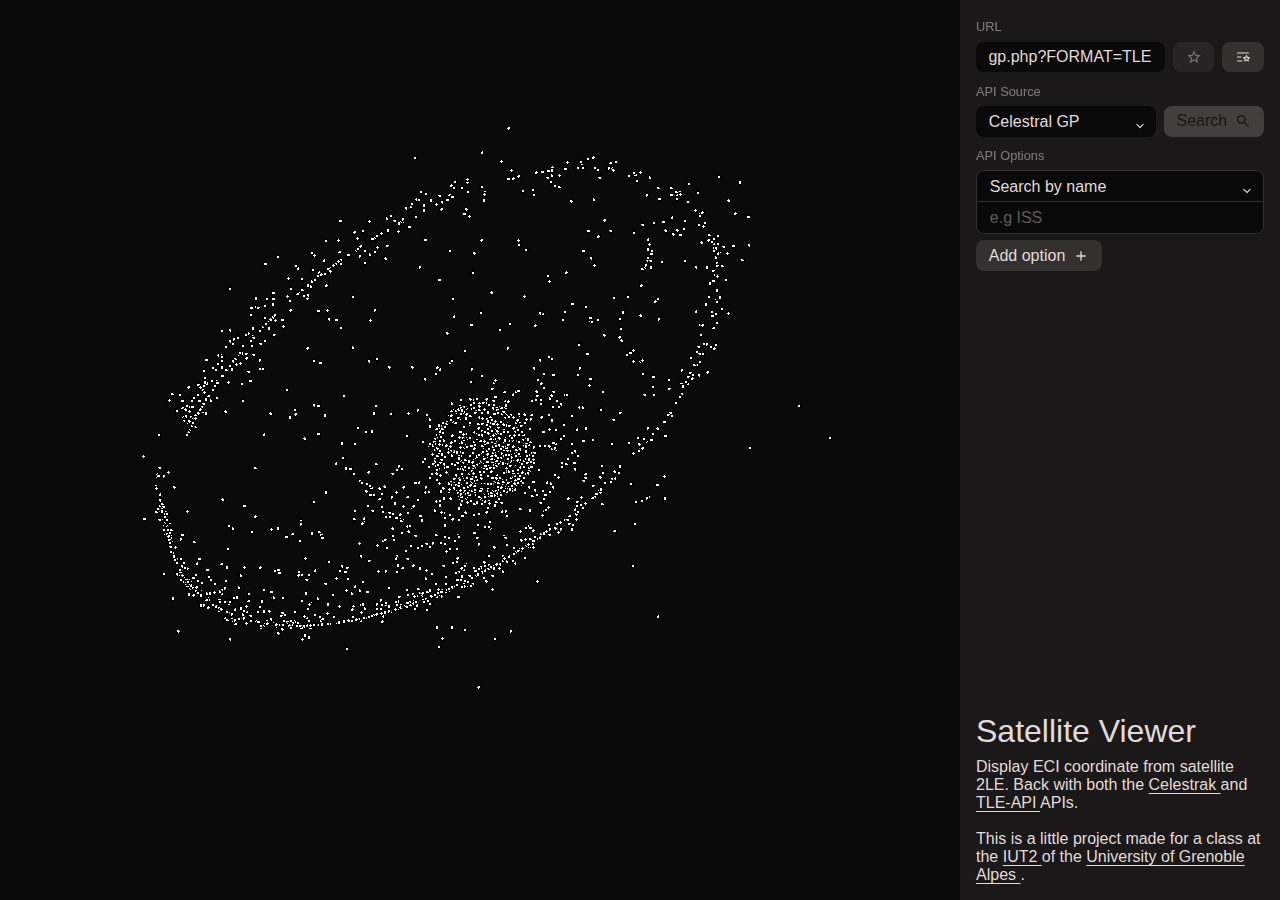
==== commit 7b977f3c: "Reformat & add docs" ====
--- a/web/index.html
+++ b/web/index.html
@@ -19,7 +19,7 @@
 					</form>
 					<ul></ul>
 				</dialog>
-				<form id="navigation">
+				<form id="explore">
 					<div aria-label="URL">
 						<input name="url" type="text" placeholder="URL" readonly />
 						<button name="toggle-bookmark" type="button" disabled></button>
@@ -42,9 +42,9 @@
 				<div>
 					<h1>Satellite Viewer</h1>
 					<p>
-						Display ECI coordinate from satellite 2LE at a given time T. Back with both the
+						Display ECI coordinate from satellite 2LE. Back with both the
 						<a href="https://celestrak.org/"> Celestrak </a> and
-						<a href="https://tle.ivanstanojevic.me/"> TLE API </a> APIs.
+						<a href="https://tle.ivanstanojevic.me/"> TLE-API </a> APIs.
 						<br />
 						<br />
 						This is a little project made for a class at the
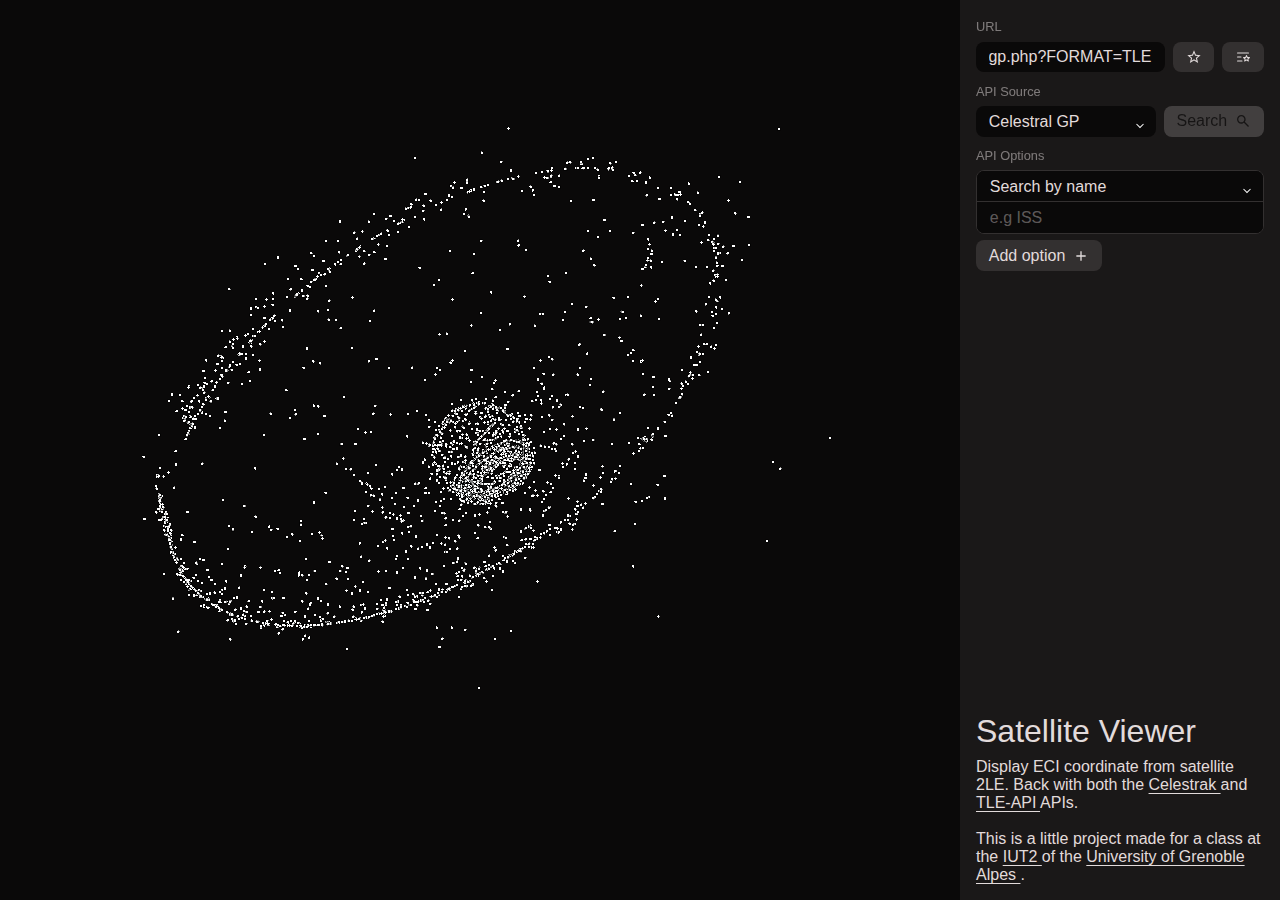
==== commit fee059da: "Port to MVC model" ====
--- a/web/index.html
+++ b/web/index.html
@@ -22,7 +22,7 @@
 				<form id="explore">
 					<div aria-label="URL">
 						<input name="url" type="text" placeholder="URL" readonly />
-						<button name="toggle-bookmark" type="button" disabled></button>
+						<button name="toggle-bookmark" type="button"></button>
 						<button name="open-bookmark" type="button"></button>
 					</div>
 					<div aria-label="API Source">
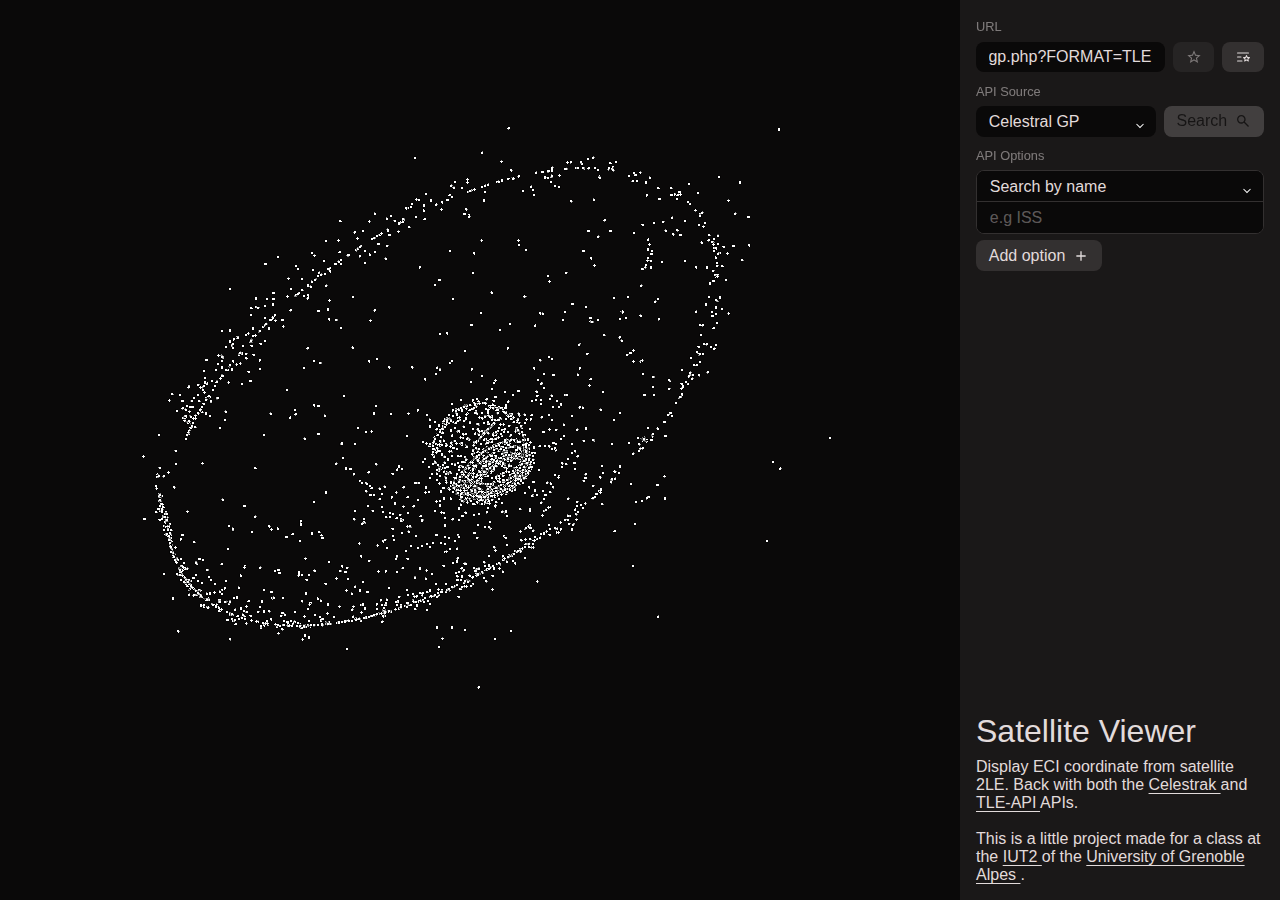
==== commit 9e5e0712: "Re-add invalid url bookmark" ====
--- a/web/index.html
+++ b/web/index.html
@@ -22,7 +22,7 @@
 				<form id="explore">
 					<div aria-label="URL">
 						<input name="url" type="text" placeholder="URL" readonly />
-						<button name="toggle-bookmark" type="button"></button>
+						<button name="toggle-bookmark" type="button" disabled></button>
 						<button name="open-bookmark" type="button"></button>
 					</div>
 					<div aria-label="API Source">
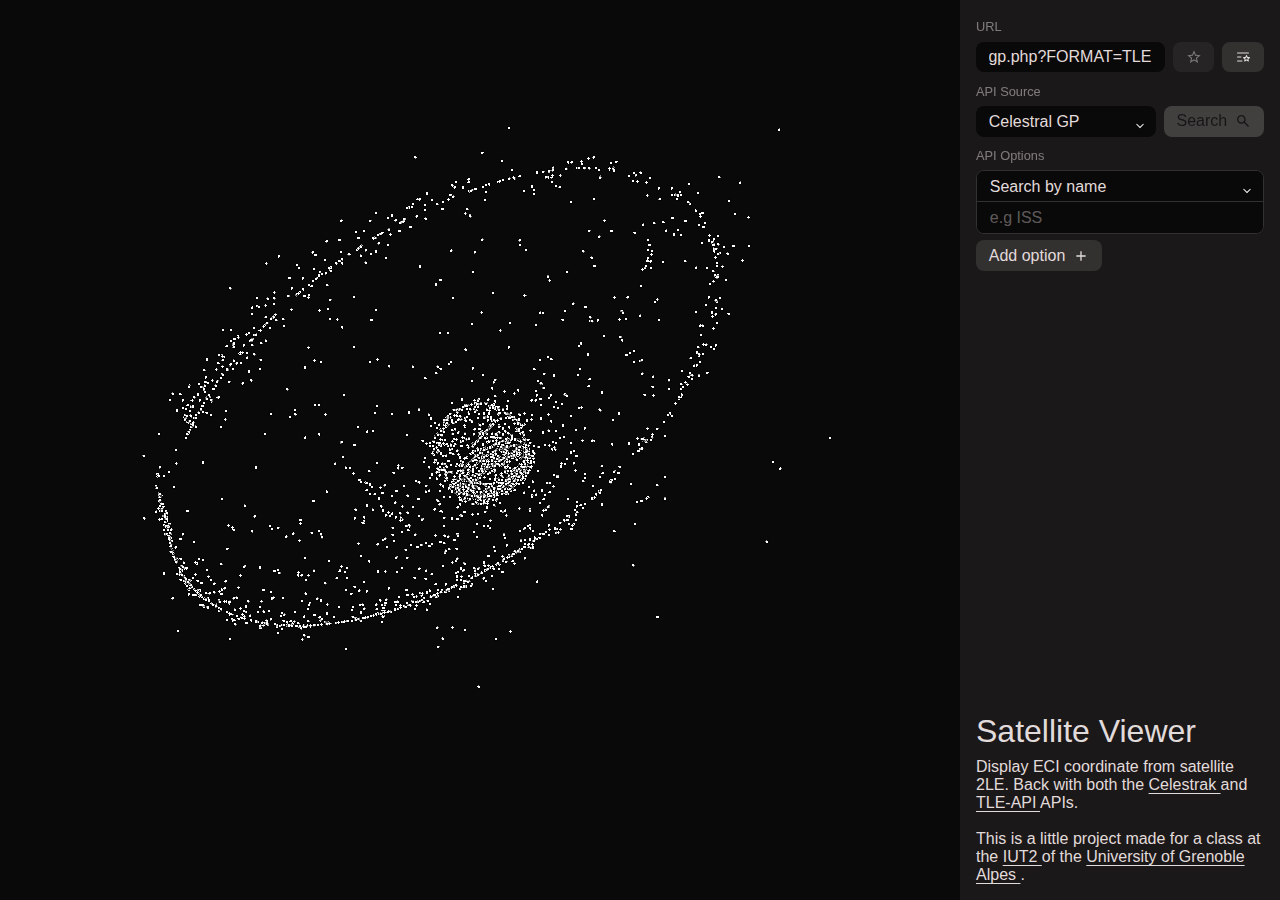
==== commit 2bbd29ec: "Reformat the MVC model to be more coherent" ====
--- a/web/index.html
+++ b/web/index.html
@@ -19,7 +19,7 @@
 					</form>
 					<ul></ul>
 				</dialog>
-				<form id="explore">
+				<form id="search">
 					<div aria-label="URL">
 						<input name="url" type="text" placeholder="URL" readonly />
 						<button name="toggle-bookmark" type="button" disabled></button>
@@ -35,7 +35,7 @@
 						<ul></ul>
 						<button name="add-option" type="button">Add option</button>
 					</output>
-					<output name="results" aria-label class="box">
+					<output name="satellites" aria-label class="box">
 						<ul></ul>
 					</output>
 				</form>
--- a/web/styles/index.css
+++ b/web/styles/index.css
@@ -306,7 +306,7 @@
 		}
 	}
 
-	[name="results"] {
+	[name="satellites"] {
 		&,
 		& > ul {
 			display: flex;
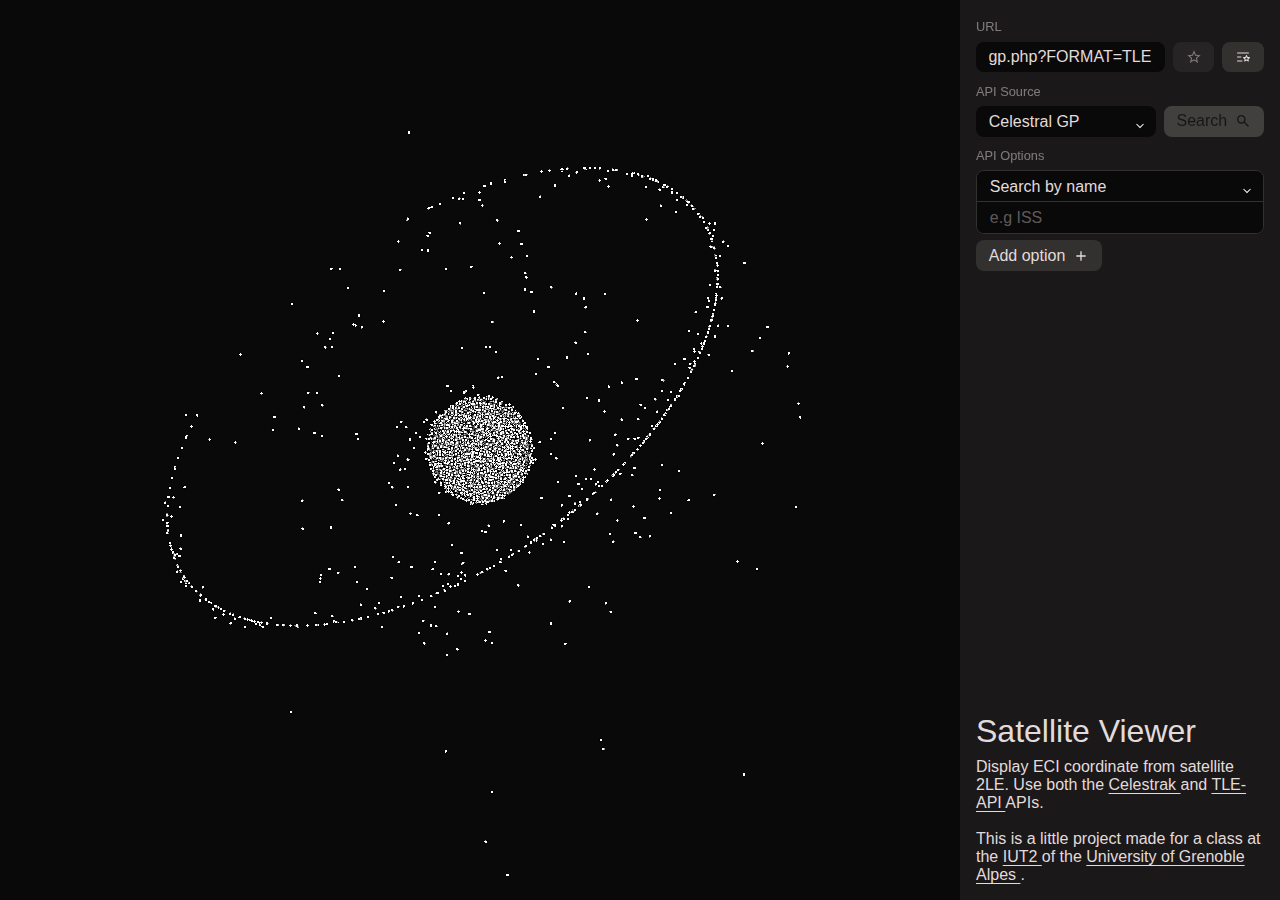
==== commit f521176e: "Fix some typo" ====
--- a/web/index.html
+++ b/web/index.html
@@ -42,7 +42,7 @@
 				<div>
 					<h1>Satellite Viewer</h1>
 					<p>
-						Display ECI coordinate from satellite 2LE. Back with both the
+						Display ECI coordinate from satellite 2LE. Use both the
 						<a href="https://celestrak.org/"> Celestrak </a> and
 						<a href="https://tle.ivanstanojevic.me/"> TLE-API </a> APIs.
 						<br />
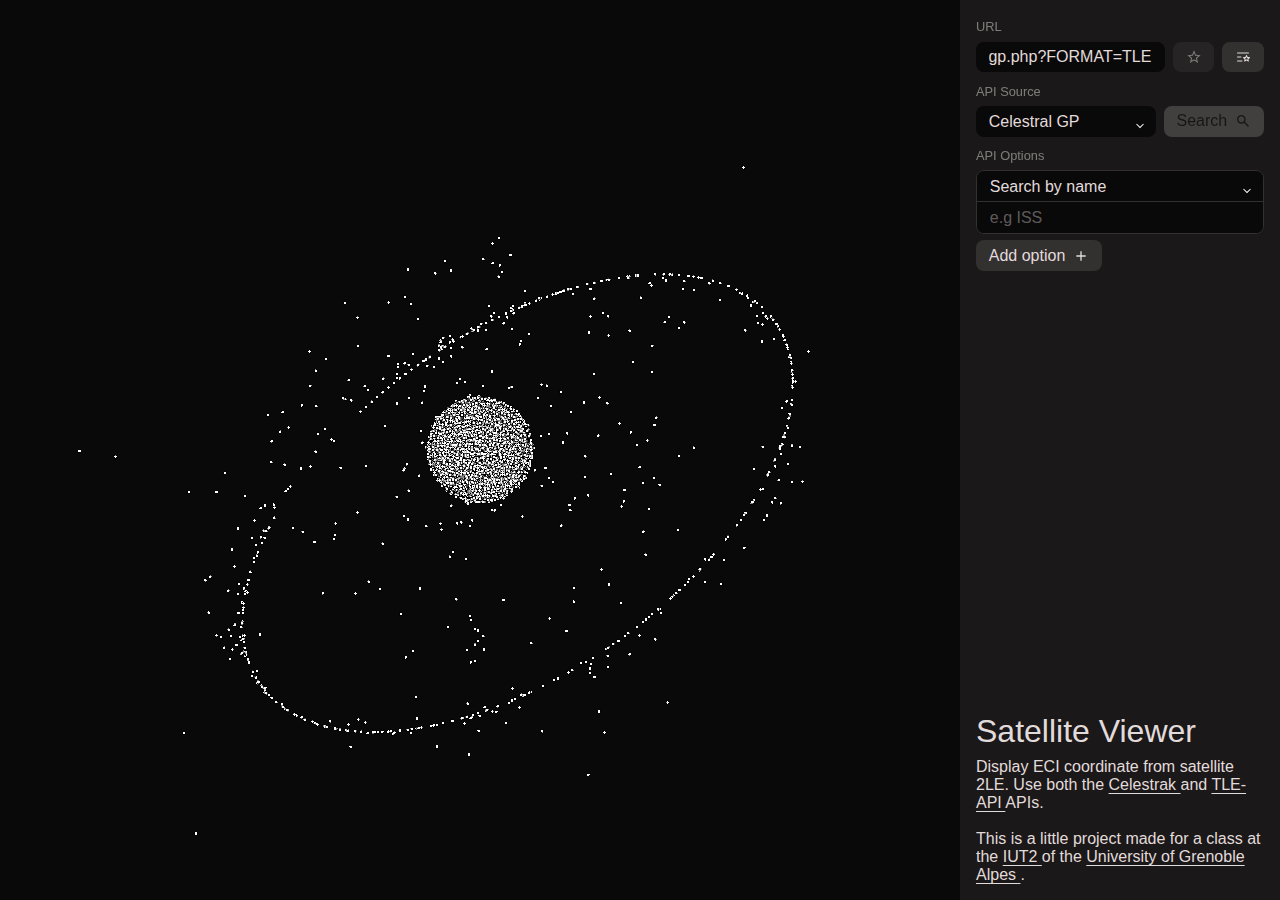
==== commit cbd45bf7: "Little fixes" ====
--- a/web/index.html
+++ b/web/index.html
@@ -19,7 +19,7 @@
 					</form>
 					<ul></ul>
 				</dialog>
-				<form id="search">
+				<form role="search">
 					<div aria-label="URL">
 						<input name="url" type="text" placeholder="URL" readonly />
 						<button name="toggle-bookmark" type="button" disabled></button>
